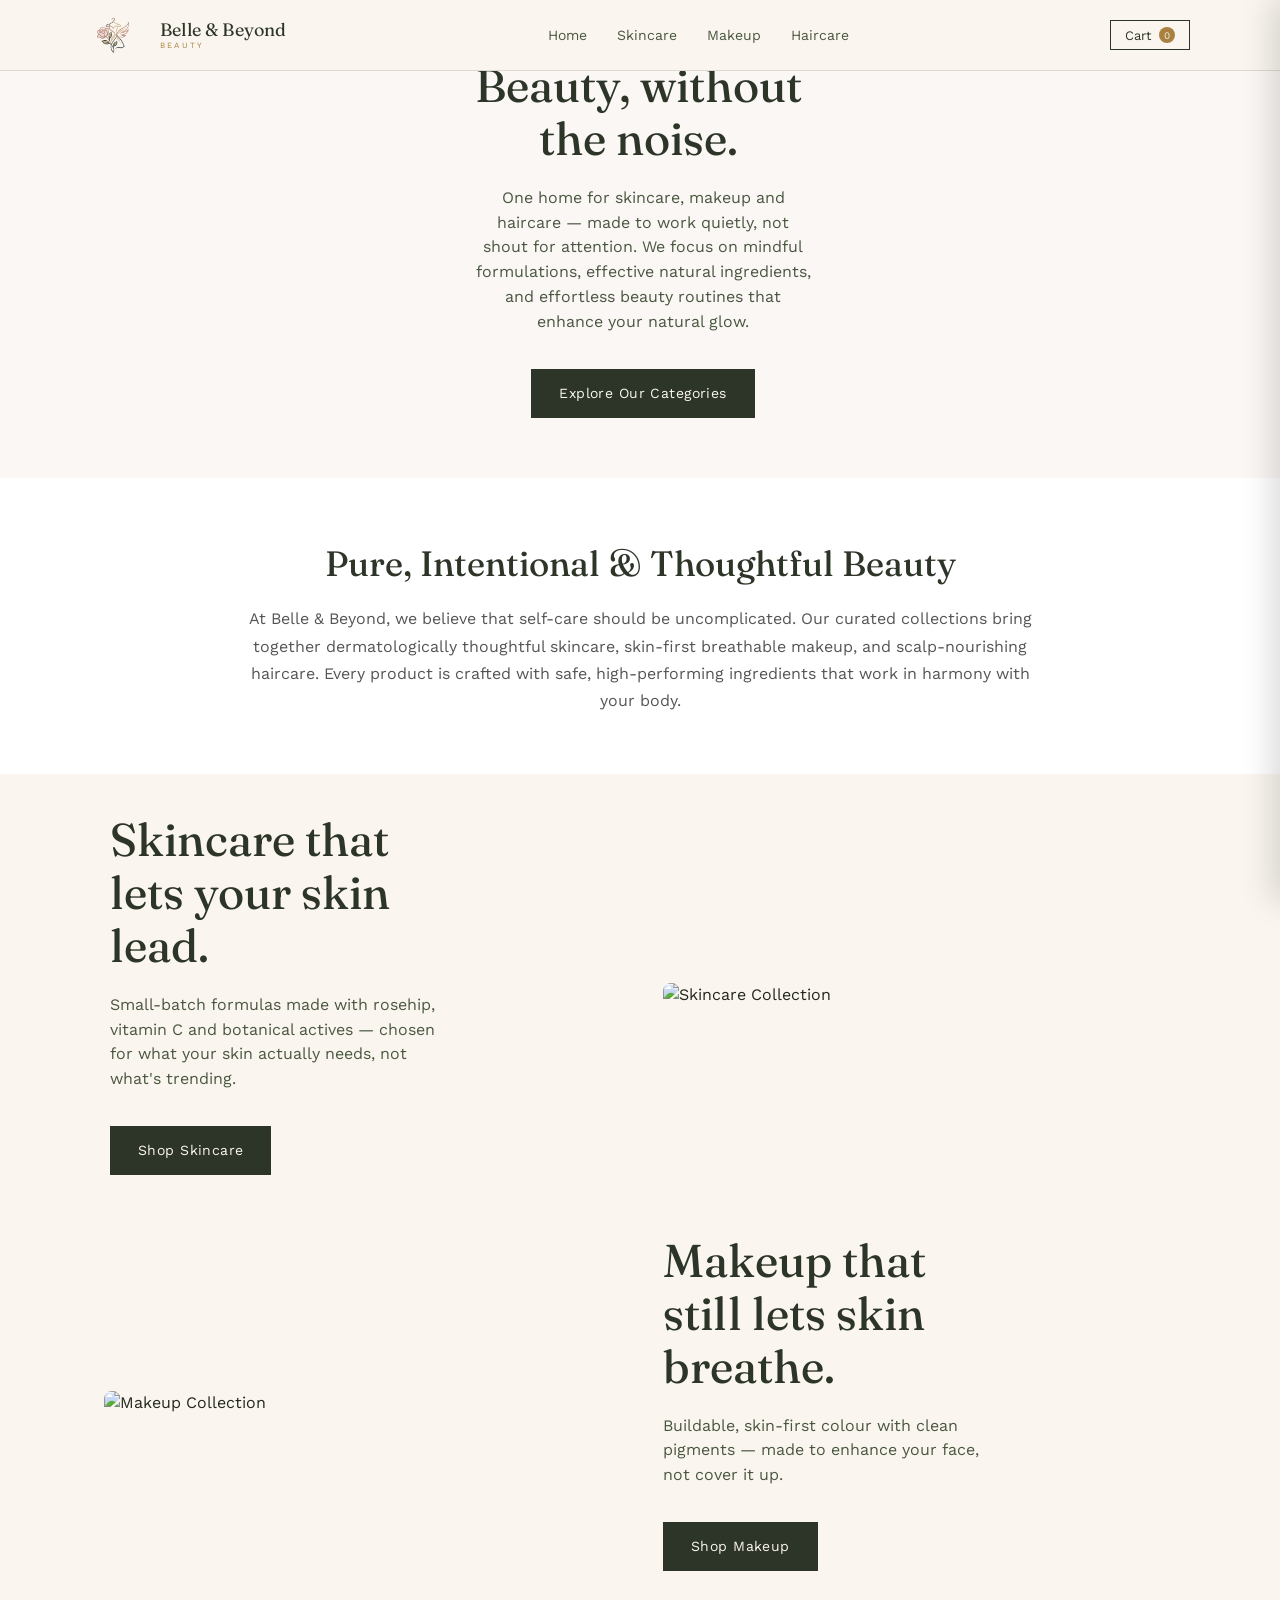
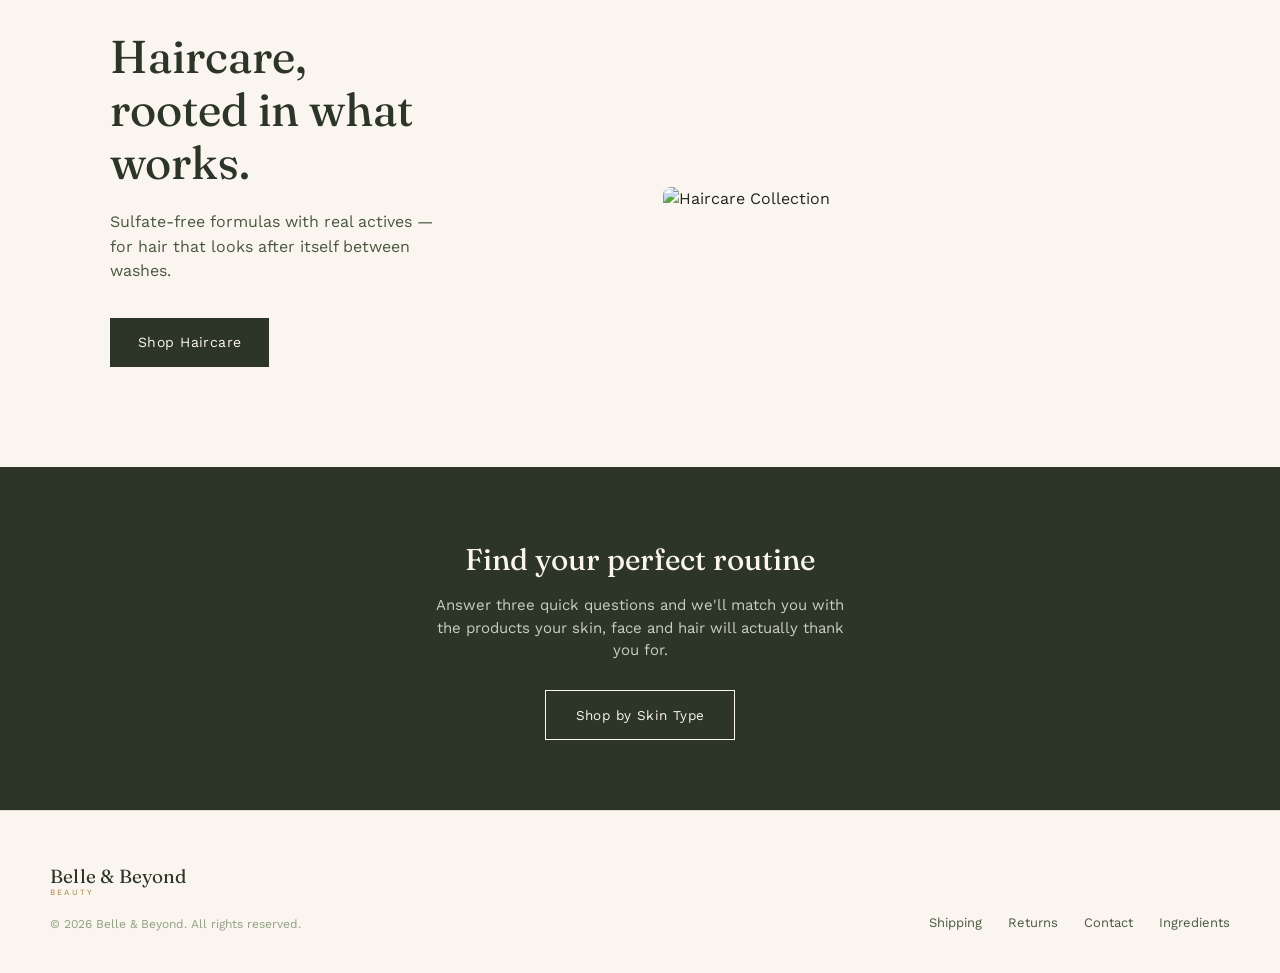
==== index.html @ ccc9c8dc "landing to index" ====
<!DOCTYPE html>
<html lang="en">
<head>
<meta charset="UTF-8">
<meta name="viewport" content="width=device-width, initial-scale=1.0">
<title>Belle &amp; Beyond — Beauty, Without the Noise</title>
<link rel="preconnect" href="https://fonts.googleapis.com">
<link href="https://fonts.googleapis.com/css2?family=Fraunces:ital,opsz,wght@0,9..144,300;0,9..144,450;0,9..144,600;1,9..144,450&family=Work+Sans:wght@400;500;600&display=swap" rel="stylesheet">
<link rel="stylesheet" href="landing.css">
<link rel="stylesheet" href="cart.css">
<style>
  /* Custom section layout so CSS/JS slider doesn't hide these blocks */
  .category-feature-block {
    display: flex !important;
    align-items: center !important;
    justify-content: space-between !important;
    margin-bottom: 60px !important;
    gap: 40px !important;
    width: 100% !important;
    position: relative !important;
    opacity: 1 !important;
    visibility: visible !important;
  }

  .category-feature-block.reverse {
    flex-direction: row-reverse !important;
  }

  .category-feature-block .feature-copy {
    flex: 1 !important;
  }

  .category-feature-block .feature-visual {
    flex: 1 !important;
  }

  .category-feature-block .feature-visual img {
    width: 100% !important;
    height: auto !important;
    max-height: 450px !important;
    object-fit: cover !important;
    display: block !important;
    border-radius: 8px !important;
  }

  @media (max-width: 768px) {
    .category-feature-block, .category-feature-block.reverse {
      flex-direction: column !important;
    }
  }
</style>
</head>
<body>

<header id="mainHeader">
  <div class="header-inner">
    <a href="index.html" class="brand">
      <img src="logo.png" alt="Belle & Beyond logo" class="logo-img">
      <div class="logo">
        Belle &amp; Beyond<span>BEAUTY</span>
      </div>
    </a>
    
    <nav class="primary-nav" id="primaryNav">
      <div class="nav-item"><a href="index.html">Home</a></div>
      <div class="nav-item" data-category="skincare">
        <a href="skincare.html">Skincare</a>
        <div class="dropdown">
          <a href="skincare.html">Cleansers</a>
          <a href="skincare.html">Serums</a>
          <a href="skincare.html">Moisturizers</a>
          <a href="skincare.html">Sunscreen</a>
          <a href="skincare.html">Face Masks</a>
          <a href="skincare.html">Eye Care</a>
        </div>
      </div>
      <div class="nav-item" data-category="makeup">
        <a href="makeup.html">Makeup</a>
        <div class="dropdown">
          <a href="#shop">Foundation</a>
          <a href="#shop">Lip Colour</a>
          <a href="#shop">Mascara &amp; Brows</a>
          <a href="#shop">Blush &amp; Bronzer</a>
        </div>
      </div>
      <div class="nav-item" data-category="haircare">
        <a href="haircare.html">Haircare</a>
        <div class="dropdown">
          <a href="haircare.html">Shampoo</a>
          <a href="haircare.html">Conditioner</a>
          <a href="haircare.html">Hair Oils</a>
          <a href="haircare.html">Styling</a>
        </div>
      </div>
    </nav>
    
    <button class="cart-btn" id="cartBtn">
      Cart <span class="cart-count" id="cartCount">0</span>
    </button>
  </div>
</header>

<!-- Main Banner / Intro Section -->
<section class="hero-static" id="home" style="display: flex; align-items: center; padding: 60px 5%; background: #FAF7F5; text-align: center; justify-content: center;">
  <div class="hero-copy" style="max-width: 800px; margin: 0 auto;">
    <h1>Beauty, without the noise.</h1>
    <p>One home for skincare, makeup and haircare — made to work quietly, not shout for attention. We focus on mindful formulations, effective natural ingredients, and effortless beauty routines that enhance your natural glow.</p>
    <a href="#categories" class="hero-cta">Explore Our Categories</a>
  </div>
</section>

<!-- Page Detail Section (About Belle & Beyond) -->
<section class="about-detail" style="padding: 60px 5%; background: #FFFFFF; text-align: center;">
  <div style="max-width: 800px; margin: 0 auto;">
    <h2 style="font-family: 'Fraunces', serif; font-size: 2.2rem; margin-bottom: 15px;">Pure, Intentional &amp; Thoughtful Beauty</h2>
    <p style="font-family: 'Work Sans', sans-serif; font-size: 1rem; color: #555; line-height: 1.7;">
      At Belle &amp; Beyond, we believe that self-care should be uncomplicated. Our curated collections bring together dermatologically thoughtful skincare, skin-first breathable makeup, and scalp-nourishing haircare. Every product is crafted with safe, high-performing ingredients that work in harmony with your body.
    </p>
  </div>
</section>

<!-- 3 Main Categories Sections (Alternating Pictures Left/Right) -->
<section id="categories" class="featured-sections" style="padding: 40px 5%; max-width: 1200px; margin: 0 auto;">

  <!-- 1. Skincare (Picture Right) -->
  <div class="category-feature-block">
    <div class="feature-copy hero-copy">
      <h1>Skincare that lets your skin lead.</h1>
      <p>Small-batch formulas made with rosehip, vitamin C and botanical actives — chosen for what your skin actually needs, not what's trending.</p>
      <a href="skincare.html" class="hero-cta">Shop Skincare</a>
    </div>
    <div class="feature-visual">
      <img src="https://www.rhodeskin.com/cdn/shop/files/travel-set-hero1-desktop_1440x.jpg?v=1783480156" alt="Skincare Collection">
    </div>
  </div>

  <!-- 2. Makeup (Picture Left - Alternating) -->
  <div class="category-feature-block reverse">
    <div class="feature-copy hero-copy">
      <h1>Makeup that still lets skin breathe.</h1>
      <p>Buildable, skin-first colour with clean pigments — made to enhance your face, not cover it up.</p>
      <a href="makeup.html" class="hero-cta">Shop Makeup</a>
    </div>
    <div class="feature-visual">
      <img src="https://www.rhodeskin.com/cdn/shop/files/tint-bundle-hero-desktop_1440x.jpg?v=1772559937" alt="Makeup Collection">
    </div>
  </div>

  <!-- 3. Haircare (Picture Right) -->
  <div class="category-feature-block">
    <div class="feature-copy hero-copy">
      <h1>Haircare, rooted in what works.</h1>
      <p>Sulfate-free formulas with real actives — for hair that looks after itself between washes.</p>
      <a href="#shop" class="hero-cta">Shop Haircare</a>
    </div>
    <div class="feature-visual">
      <img src="https://i.pinimg.com/736x/a9/c4/57/a9c457a50cd0468eb7fe30ce5461d9a6.jpg" alt="Haircare Collection">
    </div>
  </div>

</section>

<section class="routine-band">
  <h2>Find your perfect routine</h2>
  <p>Answer three quick questions and we'll match you with the products your skin, face and hair will actually thank you for.</p>
  <a href="#">Shop by Skin Type</a>
</section>

<footer>
  <div class="footer-inner">
    <div>
      <div class="logo">Belle &amp; Beyond<span>BEAUTY</span></div>
      <p class="footer-note">© 2026 Belle &amp; Beyond. All rights reserved.</p>
    </div>
    <div class="footer-links">
      <a href="#">Shipping</a>
      <a href="#">Returns</a>
      <a href="#">Contact</a>
      <a href="#">Ingredients</a>
    </div>
  </div>
</footer>

<div class="cart-overlay" id="overlay"></div>
<aside class="cart-drawer" id="cartDrawer">
  <div class="cart-drawer-head">
    <h3>Your Cart</h3>
    <button class="cart-close" id="cartClose" aria-label="Close cart">&times;</button>
  </div>
  <div class="cart-drawer-items" id="cartItems"></div>
  <div class="cart-drawer-footer">
    <div class="cart-drawer-total"><span>Subtotal</span><span id="cartSubtotal">$0.00</span></div>
    <button class="cart-checkout-btn" type="button">Checkout</button>
  </div>
</aside>

<script src="cart.js"></script>
</body>
</html>
---- landing.css ----
:root{
  --cream:#FAF6EF;
  --cream-deep:#F1EADD;
  --forest:#2C3527;
  --forest-soft:#4A5740;
  --sage:#8FA083;
  --blush:#E7C3B6;
  --gold:#A9803F;
  --ink:#22261F;
  --line: rgba(44,53,39,0.14);
}

*{box-sizing:border-box; margin:0; padding:0;}
html{scroll-behavior:smooth;}
body{
  background:var(--cream);
  color:var(--ink);
  font-family:'Work Sans', sans-serif;
  font-size:16px;
  line-height:1.5;
  -webkit-font-smoothing:antialiased;
}

h1,h2,h3,.serif{
  font-family:'Fraunces', serif;
  font-weight:450;
  color:var(--forest);
}

a{color:inherit; text-decoration:none;}
ul{list-style:none;}
img{max-width:100%; display:block;}
button{font-family:inherit; cursor:pointer; border:none; background:none;}
.wrap{max-width:1180px; margin:0 auto; padding:0 40px;}

/* ---------- HEADER ---------- */
header {
  position: fixed; 
  top: 0; 
  left: 0;
  right: 0;
  z-index: 50;
  background: var(--cream);
  border-bottom: 1px solid var(--line);
  transition: transform 0.3s ease-in-out;
}

header.nav-hidden {
  transform: translateY(-100%);
}

.header-inner {
  display: flex; 
  align-items: center; 
  justify-content: space-between;
  padding: 10px 40px;
  max-width: 1180px; 
  margin: 0 auto;
}

/* Brand & Logo styling */
.brand {
  display: flex;
  align-items: center;
  gap: 0;
}

.logo-img {
  height: 50px;
  width: auto;
  object-fit: contain;
  transform: scale(1.5);
  transform-origin: center right;
  margin-right: -22px; /* Tight gap without reducing image scale */
}

.logo {
  font-family: 'Fraunces', serif;
  font-size: 18px; 
  letter-spacing: 0.01em;
  color: var(--forest);
  display: flex; 
  flex-direction: column; 
  line-height: 1;
}

.logo span {
  font-family: 'Work Sans', sans-serif;
  font-size: 8px; 
  letter-spacing: 0.28em;
  color: var(--gold);
  margin-top: 3px;
}

.hero {
  padding-top: 70px; /* Offset for fixed header */
}

nav.primary-nav { display: flex; gap: 2px; }
.nav-item { position: relative; }
.nav-item > a {
  display: block;
  padding: 6px 14px;
  font-size: 14px;
  color: var(--forest-soft);
  transition: color .15s ease;
}
.nav-item > a:hover, .nav-item.active > a { color: var(--forest); }
.nav-item.active > a { font-weight: 600; }

.dropdown {
  position: absolute; top: calc(100% + 1px); left: 50%; transform: translateX(-50%);
  min-width: 200px;
  background: var(--cream);
  border: 1px solid var(--line);
  padding: 10px 0;
  opacity: 0; visibility: hidden; translate: 0 6px;
  transition: opacity .18s ease, translate .18s ease;
}
.nav-item:hover .dropdown { opacity: 1; visibility: visible; translate: 0 0; }
.dropdown a {
  display: block; padding: 7px 18px;
  font-size: 13.5px; color: var(--ink);
  border-left: 2px solid transparent;
}
.dropdown a:hover { border-left-color: var(--gold); background: var(--cream-deep); color: var(--forest); }

.cart-btn {
  display: flex; align-items: center; gap: 8px;
  padding: 6px 14px;
  border: 1px solid var(--forest);
  color: var(--forest);
  font-size: 13px;
}
.cart-btn:hover { background: var(--forest); color: var(--cream); }
.cart-count {
  background: var(--gold); color: var(--cream);
  font-size: 10px; min-width: 16px; height: 16px;
  border-radius: 50%;
  display: flex; align-items: center; justify-content: center;
  padding: 0 2px;
}

/* ---------- HERO SLIDESHOW ---------- */
.hero{
  position:relative;
  max-width:1180px; margin:0 auto;
  padding:70px 68px 0;
  overflow:hidden;
}

.hero-track{
  position:relative;
  min-height:460px;
}

.hero-slide{
  position:absolute; inset:0;
  display:grid; grid-template-columns:1fr 1fr;
  align-items:center;
  gap:60px;
  padding:32px 0 60px;
  opacity:0;
  visibility:hidden;
  transform:translateX(24px);
  transition:opacity .45s ease, transform .45s ease;
}

.hero-slide.is-active{
  position:relative;
  opacity:1;
  visibility:visible;
  transform:translateX(0);
}

.hero-copy{
  padding-left:6px;
}

.hero-copy h1{
  font-size:46px;
  font-weight:450;
  line-height:1.15;
  max-width:11ch;
}

.hero-copy p{
  margin-top:20px;
  max-width:34ch;
  color:var(--forest-soft);
  font-size:16px;
  line-height:1.55;
}

.hero-cta{
  margin-top:34px;
  display:inline-flex;
  align-items:center;
  gap:12px;
  padding:14px 28px;
  background:var(--forest);
  color:var(--cream);
  font-size:14px;
  letter-spacing:0.03em;
  transition:background .15s ease;
}

.hero-cta:hover{background:var(--forest-soft);}

.hero-visual{
  position:relative;
  aspect-ratio:4/5;
  background:linear-gradient(160deg, var(--tint, var(--blush)) 0%, var(--cream-deep) 65%);
  display:flex; align-items:center; justify-content:center;
}

.hero-visual img{
  width:62%;
  filter:drop-shadow(0 30px 40px rgba(44,53,39,0.18));
}

.hero-arrow{
  position:absolute; top:50%; transform:translateY(-50%);
  width:42px; height:42px;
  border:1px solid var(--line);
  background:var(--cream);
  color:var(--forest);
  font-size:20px;
  display:flex; align-items:center; justify-content:center;
  z-index:5;
  transition:background .15s ease, border-color .15s ease;
}

.hero-arrow:hover{background:var(--forest); color:var(--cream); border-color:var(--forest);}
.hero-arrow.prev{left:12px;}
.hero-arrow.next{right:12px;}

.hero-dots{
  display:flex; justify-content:center; gap:9px;
  padding-bottom:28px;
}

.dot{
  width:8px; height:8px; border-radius:50%;
  background:var(--line);
  transition:background .15s ease, transform .15s ease;
}

.dot:hover{background:var(--sage);}
.dot.is-active{background:var(--gold); transform:scale(1.2);}

/* ---------- CATEGORY STRIP ---------- */
.category-strip{
  border-top:1px solid var(--line);
  border-bottom:1px solid var(--line);
  padding:22px 40px;
}

.category-strip .wrap{
  display:flex; gap:34px; flex-wrap:wrap; justify-content:center;
}

.category-strip a{
  font-size:13.5px; color:var(--forest-soft);
  padding-bottom:3px; border-bottom:1px solid transparent;
}

.category-strip a:hover, .category-strip a.active{color:var(--forest); border-color:var(--gold);}

/* ---------- PRODUCTS ---------- */
.section-head{
  padding:80px 40px 8px;
  max-width:1180px; margin:0 auto;
  display:flex; align-items:baseline; justify-content:space-between;
}

.section-head h2{font-size:30px; font-weight:450;}
.section-head p{color:var(--forest-soft); font-size:14px;}

.product-grid{
  display:grid;
  grid-template-columns:repeat(3, 1fr);
  gap:48px 36px;
  padding:36px 40px 100px;
  max-width:1180px; margin:0 auto;
}

.product-card{display:flex; flex-direction:column;}

.product-image{
  aspect-ratio:1/1.05;
  background:var(--cream-deep);
  display:flex; align-items:center; justify-content:center;
  overflow:hidden;
  margin-bottom:18px;
}

.product-image img{width:56%; transition:transform .3s ease;}
.product-card:hover .product-image img{transform:scale(1.04);}
.product-name{font-size:16px; font-weight:600; color:var(--forest); margin-bottom:5px;}
.product-meta{font-size:13px; color:var(--sage); margin-bottom:12px;}

.product-footer{
  display:flex; align-items:center; justify-content:space-between;
  margin-top:auto;
}

.product-price{font-family:'Fraunces', serif; font-size:18px; color:var(--forest);}

.add-btn{
  font-size:12.5px; letter-spacing:0.02em;
  padding:9px 16px;
  border:1px solid var(--forest);
  color:var(--forest);
  transition:background .15s ease, color .15s ease;
}

.add-btn:hover{background:var(--forest); color:var(--cream);}
.add-btn.added{background:var(--gold); border-color:var(--gold); color:var(--cream);}

/* ---------- ROUTINE BAND ---------- */
.routine-band{
  background:var(--forest);
  color:var(--cream);
  padding:70px 40px;
  text-align:center;
}

.routine-band h2{color:var(--cream); font-size:30px; max-width:22ch; margin:0 auto 12px;}
.routine-band p{color:#C9CFC0; max-width:46ch; margin:0 auto 28px; font-size:15px;}
.routine-band a{
  display:inline-block;
  padding:14px 30px;
  border:1px solid var(--cream);
  font-size:13.5px; letter-spacing:0.03em;
}

.routine-band a:hover{background:var(--cream); color:var(--forest);}

/* ---------- FOOTER ---------- */
footer{padding:56px 40px 40px; border-top:1px solid var(--line);}

.footer-inner{
  max-width:1180px; margin:0 auto;
  display:flex; justify-content:space-between; align-items:flex-end;
  flex-wrap:wrap; gap:24px;
}

footer .logo{font-size:19px;}
.footer-links{display:flex; gap:26px; font-size:13px; color:var(--forest-soft);}
.footer-links a:hover{color:var(--forest);}
.footer-note{font-size:12px; color:var(--sage); margin-top:18px;}

/* ---------- CART DRAWER ---------- */
.overlay{
  position:fixed; inset:0; background:rgba(34,38,31,0.35);
  opacity:0; visibility:hidden; transition:opacity .2s ease;
  z-index:60;
}

.overlay.open{opacity:1; visibility:visible;}

.cart-drawer{
  position:fixed; top:0; right:0; height:100%; width:380px; max-width:88vw;
  background:var(--cream);
  box-shadow:-8px 0 30px rgba(0,0,0,0.12);
  z-index:70;
  display:flex; flex-direction:column;
  transform:translateX(100%);
  transition:transform .25s ease;
}

.cart-drawer.open{transform:translateX(0);}

.cart-head{
  display:flex; align-items:center; justify-content:space-between;
  padding:26px 28px; border-bottom:1px solid var(--line);
}

.cart-head h3{font-size:19px;}
.cart-close{font-size:22px; color:var(--forest-soft); line-height:1;}
.cart-items{flex:1; overflow-y:auto; padding:10px 28px;}

.cart-line{
  display:flex; gap:14px; padding:18px 0; border-bottom:1px solid var(--line);
}

.cart-line img{width:56px; height:56px; object-fit:contain; background:var(--cream-deep); padding:6px;}
.cart-line-info{flex:1;}
.cart-line-name{font-size:14px; font-weight:600; color:var(--forest);}
.cart-line-price{font-size:13px; color:var(--sage); margin-top:3px;}
.cart-remove{font-size:12px; color:var(--gold); margin-top:6px; text-decoration:underline;}
.cart-empty{padding:60px 0; text-align:center; color:var(--sage); font-size:14px;}
.cart-footer{padding:24px 28px 30px; border-top:1px solid var(--line);}
.cart-total{display:flex; justify-content:space-between; font-size:15px; margin-bottom:16px; color:var(--forest);}

.checkout-btn{
  width:100%; padding:14px; background:var(--forest); color:var(--cream); font-size:14px; letter-spacing:.02em;
}

.checkout-btn:hover{background:var(--forest-soft);}

@media (max-width:900px){
  nav.primary-nav{display:none;}
  .hero-slide{grid-template-columns:1fr; padding-top:56px;}
  .hero-copy h1{font-size:36px; max-width:none;}
  .hero-track{min-height:760px;}
  .product-grid{grid-template-columns:repeat(2,1fr);}
}

@media (max-width:560px){
  .wrap, .header-inner, .hero, .section-head, .product-grid, footer, .category-strip{padding-left:22px; padding-right:22px;}
  .product-grid{grid-template-columns:1fr;}
  .hero-arrow{display:none;}
}
---- cart.css ----
/* ---------- CART DRAWER ---------- */
.cart-overlay {
  position: fixed;
  inset: 0;
  background: rgba(26, 26, 26, 0.4);
  opacity: 0;
  visibility: hidden;
  transition: opacity 0.2s ease;
  z-index: 90;
}

.cart-overlay.open {
  opacity: 1;
  visibility: visible;
}

.cart-drawer {
  position: fixed;
  top: 0;
  right: 0;
  height: 100%;
  width: 380px;
  max-width: 88vw;
  background: #FAF6EF;
  box-shadow: -8px 0 30px rgba(0, 0, 0, 0.15);
  z-index: 100;
  display: flex;
  flex-direction: column;
  transform: translateX(100%);
  transition: transform 0.25s ease;
  font-family: 'Work Sans', sans-serif;
}

.cart-drawer.open {
  transform: translateX(0);
}

.cart-drawer-head {
  display: flex;
  align-items: center;
  justify-content: space-between;
  padding: 24px 26px;
  border-bottom: 1px solid rgba(26, 26, 26, 0.1);
}

.cart-drawer-head h3 {
  font-family: 'Fraunces', serif;
  font-size: 19px;
  font-weight: 500;
  margin: 0;
  color: #1A1A1A;
}

.cart-close {
  font-size: 22px;
  line-height: 1;
  color: #1A1A1A;
  background: none;
  border: none;
  cursor: pointer;
  padding: 4px;
}

.cart-drawer-items {
  flex: 1;
  overflow-y: auto;
  padding: 6px 26px;
}

.cart-drawer-empty {
  padding: 60px 0;
  text-align: center;
  color: #8A8A8A;
  font-size: 14px;
}

.cart-drawer-line {
  display: flex;
  align-items: flex-start;
  justify-content: space-between;
  gap: 12px;
  padding: 16px 0;
  border-bottom: 1px solid rgba(26, 26, 26, 0.08);
}

.cart-drawer-line-info {
  flex: 1;
}

.cart-drawer-line-name {
  font-size: 14px;
  font-weight: 600;
  color: #1A1A1A;
}

.cart-drawer-line-meta {
  font-size: 13px;
  color: #8A8A8A;
  margin-top: 3px;
}

.cart-drawer-remove {
  font-size: 12px;
  color: #A9803F;
  text-decoration: underline;
  background: none;
  border: none;
  cursor: pointer;
  padding: 0;
  margin-top: 6px;
}

.cart-drawer-footer {
  padding: 22px 26px 28px;
  border-top: 1px solid rgba(26, 26, 26, 0.1);
}

.cart-drawer-total {
  display: flex;
  justify-content: space-between;
  font-size: 15px;
  color: #1A1A1A;
  margin-bottom: 16px;
}

.cart-checkout-btn {
  width: 100%;
  padding: 14px;
  background: #1A1A1A;
  color: #FAF6EF;
  font-size: 14px;
  letter-spacing: 0.02em;
  border: none;
  cursor: pointer;
  transition: background 0.15s ease;
}

.cart-checkout-btn:hover {
  background: #333333;
}

@media (max-width: 560px) {
  .cart-drawer { width: 100vw; max-width: 100vw; }
}
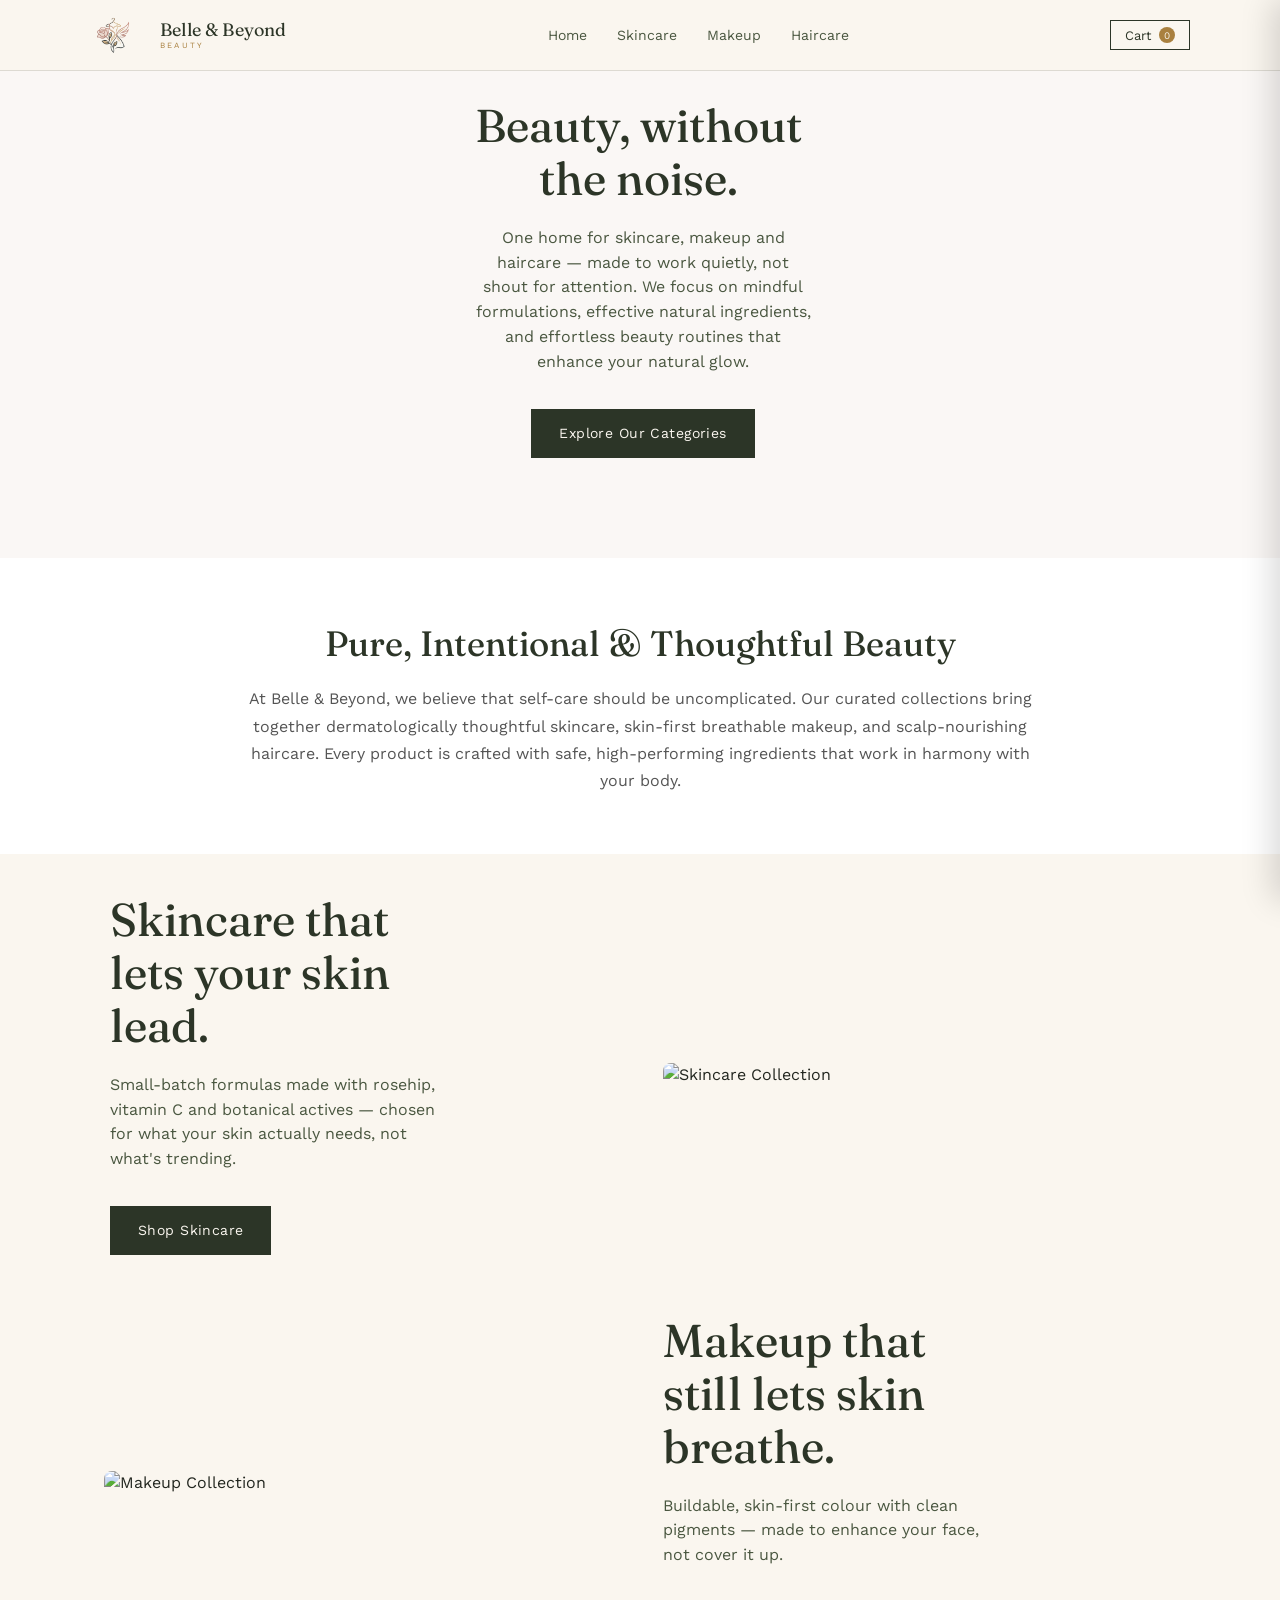
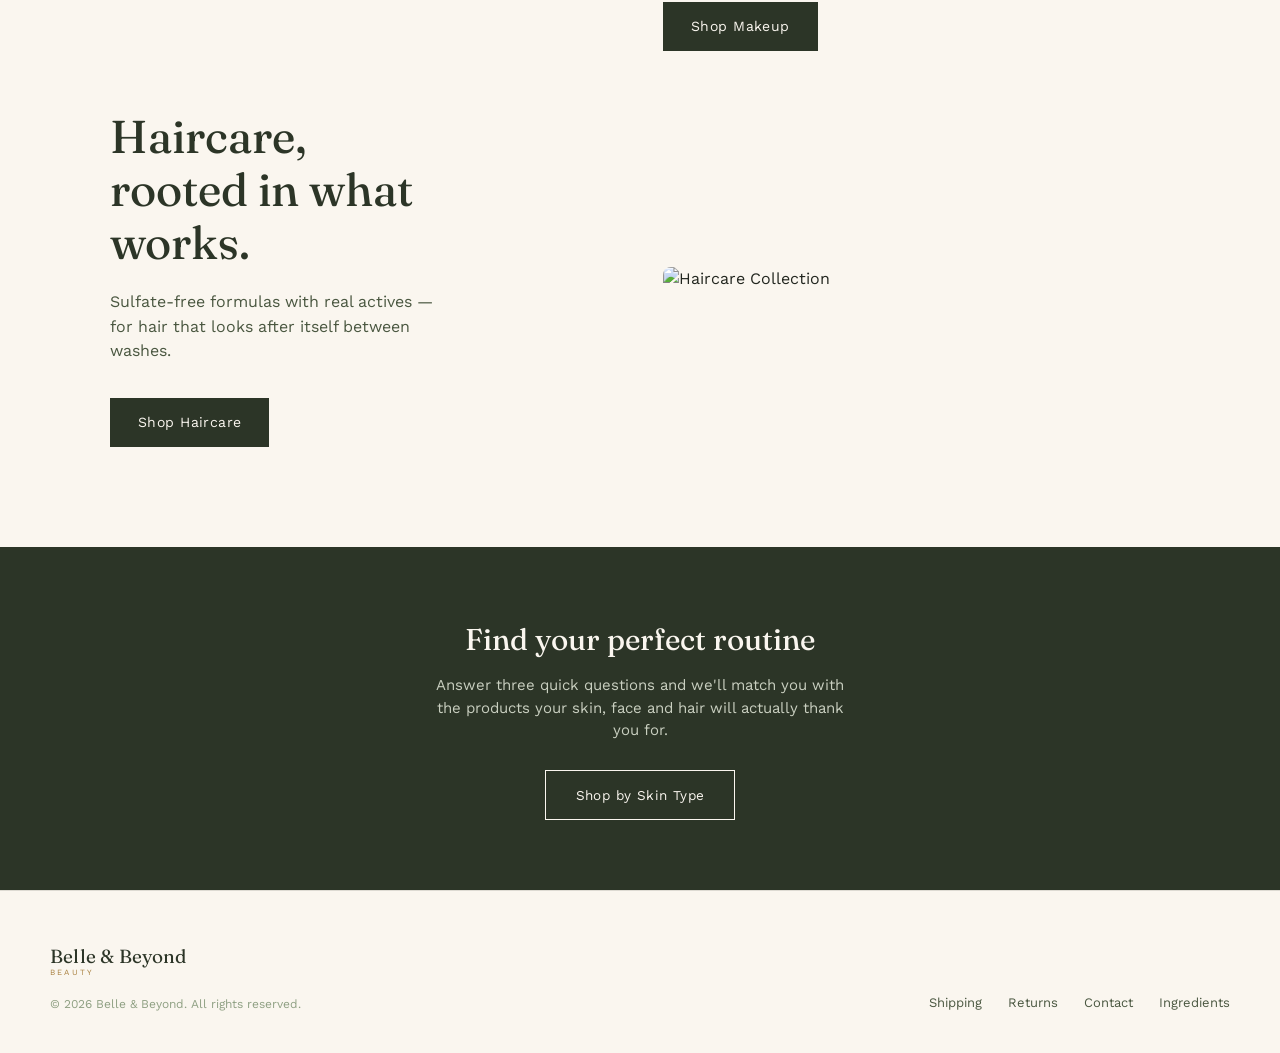
==== commit 176df7e8: "fix: adjust padding in hero section for improved layout" ====
--- a/index.html
+++ b/index.html
@@ -101,7 +101,7 @@
 </header>
 
 <!-- Main Banner / Intro Section -->
-<section class="hero-static" id="home" style="display: flex; align-items: center; padding: 60px 5%; background: #FAF7F5; text-align: center; justify-content: center;">
+<section class="hero-static" id="home" style="display: flex; align-items: center; padding: 100px 5%; background: #FAF7F5; text-align: center; justify-content: center;">
   <div class="hero-copy" style="max-width: 800px; margin: 0 auto;">
     <h1>Beauty, without the noise.</h1>
     <p>One home for skincare, makeup and haircare — made to work quietly, not shout for attention. We focus on mindful formulations, effective natural ingredients, and effortless beauty routines that enhance your natural glow.</p>
